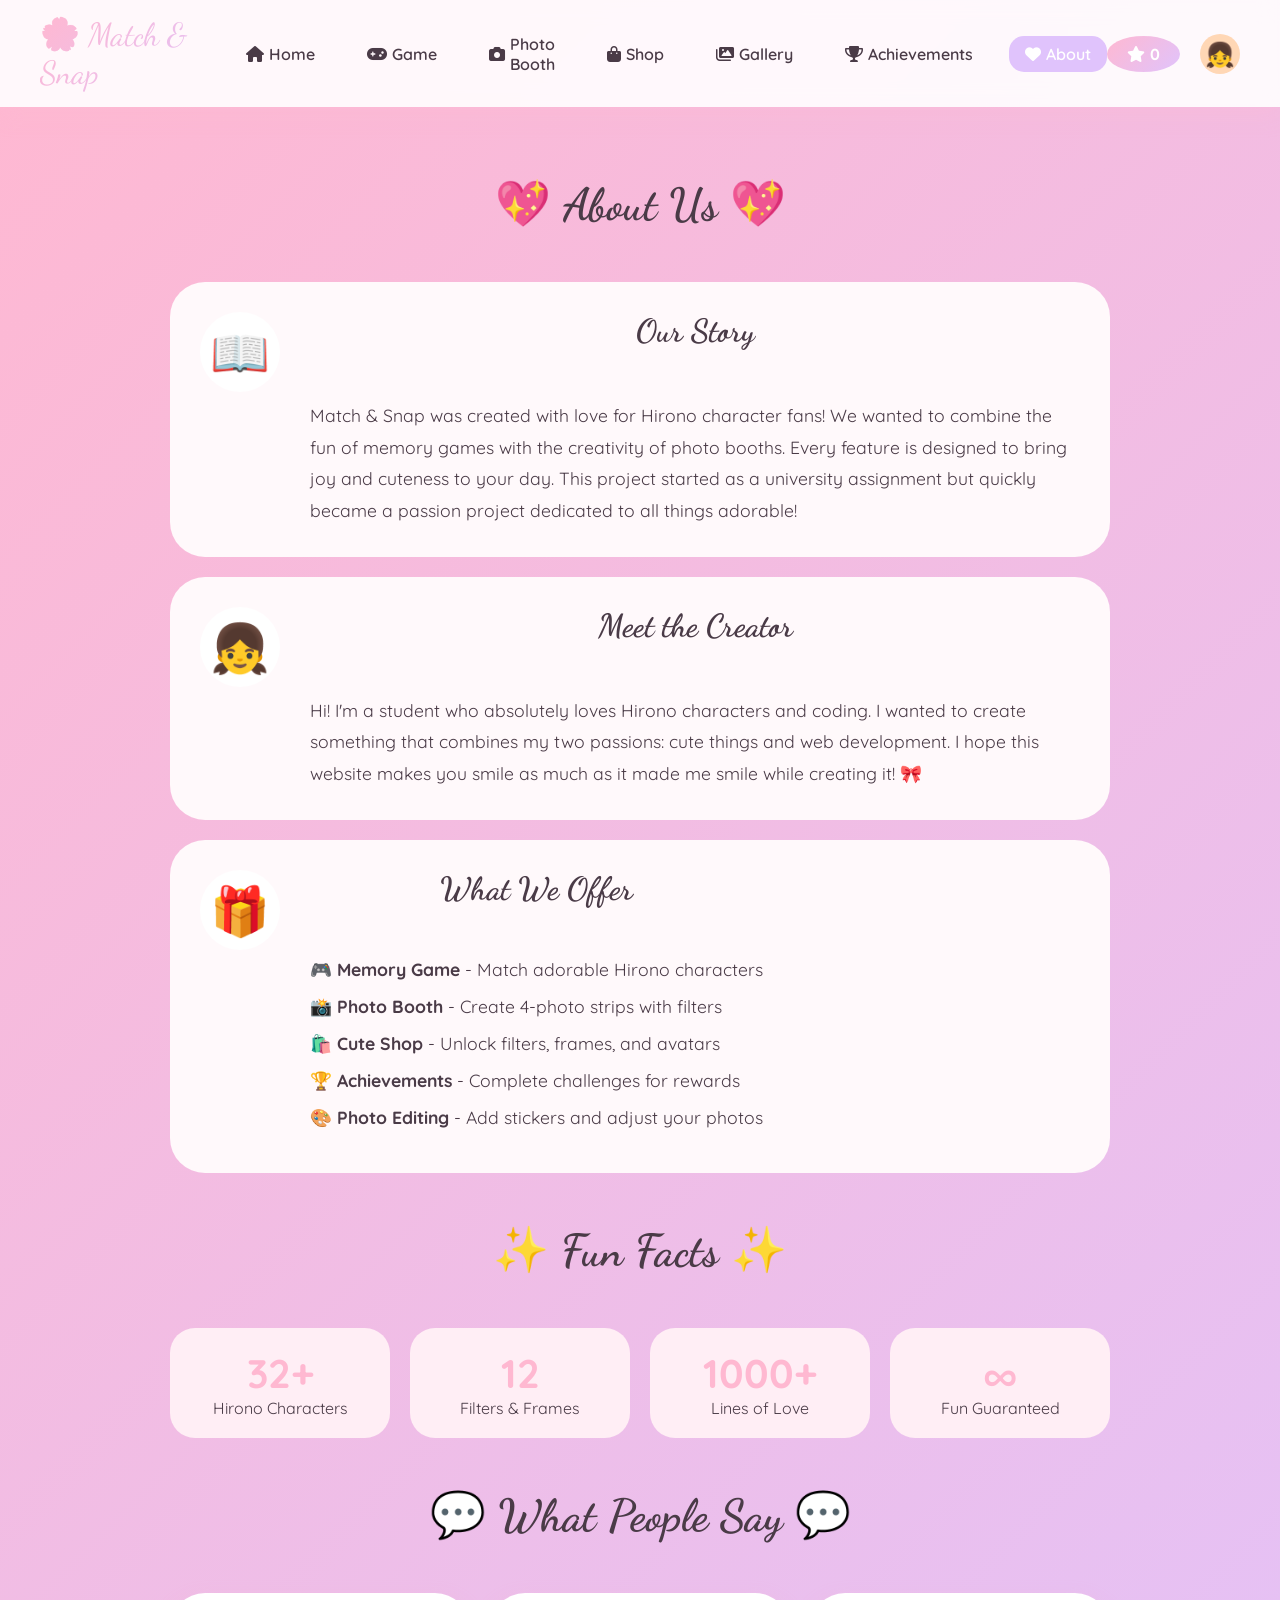
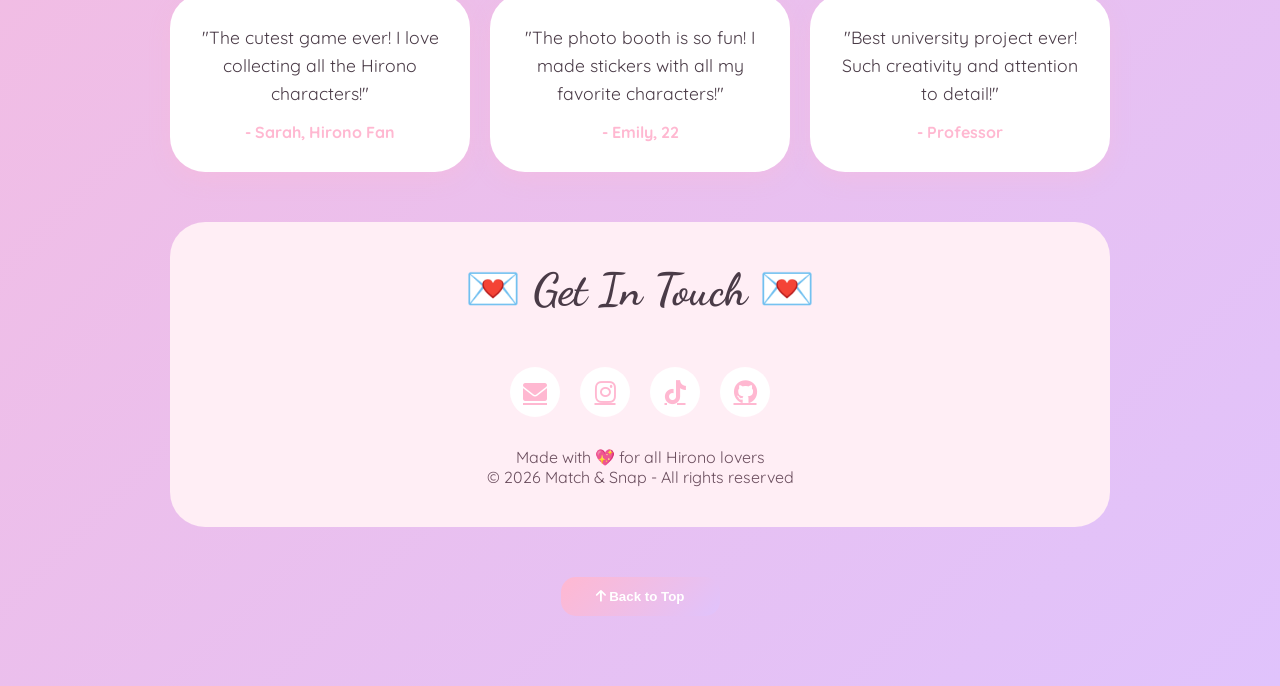
==== about.html @ 36c67d0c "Add files via upload" ====
<!DOCTYPE html>
<html lang="en">
<head>
    <meta charset="UTF-8">
    <meta name="viewport" content="width=device-width, initial-scale=1.0">
    <title>🌸 Match & Snap - About Us</title>
    
    <!-- Fonts -->
    <link href="https://fonts.googleapis.com/css2?family=Quicksand:wght@400;600;700&family=Dancing+Script:wght@700&display=swap" rel="stylesheet">
    
    <!-- Font Awesome -->
    <link rel="stylesheet" href="https://cdnjs.cloudflare.com/ajax/libs/font-awesome/6.0.0/css/all.min.css">
    
    <!-- Main CSS -->
    <link rel="stylesheet" href="css/style.css">
</head>
<body>
    <!-- Navigation Bar -->
    <nav class="navbar">
        <div class="logo">
            <span class="logo-text">🌸 Match & Snap</span>
        </div>
        
        <div class="nav-links">
            <a href="index.html" class="nav-link"><i class="fas fa-home"></i> Home</a>
            <a href="game.html" class="nav-link"><i class="fas fa-gamepad"></i> Game</a>
            <a href="photobooth.html" class="nav-link"><i class="fas fa-camera"></i> Photo Booth</a>
            <a href="shop.html" class="nav-link"><i class="fas fa-shopping-bag"></i> Shop</a>
            <a href="gallery.html" class="nav-link"><i class="fas fa-images"></i> Gallery</a>
            <a href="achievements.html" class="nav-link"><i class="fas fa-trophy"></i> Achievements</a>
            <a href="about.html" class="nav-link active"><i class="fas fa-heart"></i> About</a>
        </div>
        
        <div class="user-section">
            <div class="coin-display">
                <i class="fas fa-star"></i>
                <span id="coin-counter">0</span>
            </div>
            <div class="avatar" id="avatar-display">
                👧
            </div>
        </div>
    </nav>

    <!-- About Container -->
    <div class="about-container">
        <h1 class="section-title">💖 About Us 💖</h1>
        
        <!-- Our Story -->
        <div class="about-card">
            <div class="about-icon">📖</div>
            <div>
                <h2 class="section-title" style="font-size: 2em;">Our Story</h2>
                <p style="font-size: 1.1em; line-height: 1.8;">Match & Snap was created with love for Hirono character fans! We wanted to combine the fun of memory games with the creativity of photo booths. Every feature is designed to bring joy and cuteness to your day. This project started as a university assignment but quickly became a passion project dedicated to all things adorable!</p>
            </div>
        </div>

        <!-- Meet the Creator -->
        <div class="about-card">
            <div class="about-icon">👧</div>
            <div>
                <h2 class="section-title" style="font-size: 2em;">Meet the Creator</h2>
                <p style="font-size: 1.1em; line-height: 1.8;">Hi! I'm a student who absolutely loves Hirono characters and coding. I wanted to create something that combines my two passions: cute things and web development. I hope this website makes you smile as much as it made me smile while creating it! 🎀</p>
            </div>
        </div>

        <!-- What We Offer -->
        <div class="about-card">
            <div class="about-icon">🎁</div>
            <div>
                <h2 class="section-title" style="font-size: 2em;">What We Offer</h2>
                <ul style="list-style: none; padding: 0;">
                    <li style="margin: 15px 0; font-size: 1.1em;">🎮 <strong>Memory Game</strong> - Match adorable Hirono characters</li>
                    <li style="margin: 15px 0; font-size: 1.1em;">📸 <strong>Photo Booth</strong> - Create 4-photo strips with filters</li>
                    <li style="margin: 15px 0; font-size: 1.1em;">🛍️ <strong>Cute Shop</strong> - Unlock filters, frames, and avatars</li>
                    <li style="margin: 15px 0; font-size: 1.1em;">🏆 <strong>Achievements</strong> - Complete challenges for rewards</li>
                    <li style="margin: 15px 0; font-size: 1.1em;">🎨 <strong>Photo Editing</strong> - Add stickers and adjust your photos</li>
                </ul>
            </div>
        </div>

        <!-- Fun Facts -->
        <div style="margin: 50px 0;">
            <h2 class="section-title">✨ Fun Facts ✨</h2>
            <div class="facts-grid">
                <div class="fact-item">
                    <span class="fact-number">32+</span>
                    <span>Hirono Characters</span>
                </div>
                <div class="fact-item">
                    <span class="fact-number">12</span>
                    <span>Filters & Frames</span>
                </div>
                <div class="fact-item">
                    <span class="fact-number">1000+</span>
                    <span>Lines of Love</span>
                </div>
                <div class="fact-item">
                    <span class="fact-number">∞</span>
                    <span>Fun Guaranteed</span>
                </div>
            </div>
        </div>

        <!-- Testimonials -->
        <div style="margin: 50px 0;">
            <h2 class="section-title">💬 What People Say 💬</h2>
            <div style="display: grid; grid-template-columns: repeat(3, 1fr); gap: 20px;">
                <div class="feature-card">
                    <p style="font-size: 1.1em; line-height: 1.6;">"The cutest game ever! I love collecting all the Hirono characters!"</p>
                    <p style="color: var(--primary-pink); font-weight: bold; margin-top: 15px;">- Sarah, Hirono Fan</p>
                </div>
                <div class="feature-card">
                    <p style="font-size: 1.1em; line-height: 1.6;">"The photo booth is so fun! I made stickers with all my favorite characters!"</p>
                    <p style="color: var(--primary-pink); font-weight: bold; margin-top: 15px;">- Emily, 22</p>
                </div>
                <div class="feature-card">
                    <p style="font-size: 1.1em; line-height: 1.6;">"Best university project ever! Such creativity and attention to detail!"</p>
                    <p style="color: var(--primary-pink); font-weight: bold; margin-top: 15px;">- Professor</p>
                </div>
            </div>
        </div>

        <!-- Contact Section -->
        <div style="text-align: center; padding: 40px; background: var(--bg-soft); border-radius: var(--border-radius-large); margin: 50px 0;">
            <h2 class="section-title">💌 Get In Touch 💌</h2>
            <div style="display: flex; gap: 20px; justify-content: center; margin: 30px 0;">
                <a href="#" style="width: 50px; height: 50px; background: white; border-radius: 50%; display: flex; align-items: center; justify-content: center; color: var(--primary-pink); font-size: 1.5em; transition: all 0.3s ease;">
                    <i class="fas fa-envelope"></i>
                </a>
                <a href="#" style="width: 50px; height: 50px; background: white; border-radius: 50%; display: flex; align-items: center; justify-content: center; color: var(--primary-pink); font-size: 1.5em; transition: all 0.3s ease;">
                    <i class="fab fa-instagram"></i>
                </a>
                <a href="#" style="width: 50px; height: 50px; background: white; border-radius: 50%; display: flex; align-items: center; justify-content: center; color: var(--primary-pink); font-size: 1.5em; transition: all 0.3s ease;">
                    <i class="fab fa-tiktok"></i>
                </a>
                <a href="#" style="width: 50px; height: 50px; background: white; border-radius: 50%; display: flex; align-items: center; justify-content: center; color: var(--primary-pink); font-size: 1.5em; transition: all 0.3s ease;">
                    <i class="fab fa-github"></i>
                </a>
            </div>
            <p style="color: var(--text-soft);">Made with 💖 for all Hirono lovers</p>
            <p style="color: var(--text-soft);">© 2026 Match & Snap - All rights reserved</p>
        </div>

        <!-- Back to Top -->
        <div style="text-align: center;">
            <button class="btn btn-primary" onclick="window.scrollTo({top: 0, behavior: 'smooth'})">
                <i class="fas fa-arrow-up"></i> Back to Top
            </button>
        </div>
    </div>

    <!-- Toast Container -->
    <div class="toast-container" id="toast-container"></div>

    <!-- Scripts -->
    <script src="js/main.js"></script>
</body>
</html>
---- css/style.css ----
/* ========== CSS VARIABLES - Girly Hirono Edition ========== */
:root {
    --primary-pink: #ffb8d1;
    --primary-lavender: #e0c3fc;
    --primary-mint: #b4f0e7;
    --primary-peach: #ffd7b5;
    --accent-gold: #ffd966;
    --accent-rose: #f9bec7;
    --text-dark: #4a3b47;
    --text-soft: #6b4e5e;
    --bg-light: #fff9fb;
    --bg-soft: #ffeef5;
    --bg-gradient: linear-gradient(135deg, #ffb8d1, #e0c3fc);
    --shadow-soft: 0 8px 20px rgba(255, 184, 209, 0.3);
    --shadow-medium: 0 12px 30px rgba(224, 195, 252, 0.4);
    --border-radius-small: 15px;
    --border-radius-medium: 25px;
    --border-radius-large: 35px;
    --border-radius-circle: 50%;
}

/* Dark Theme */
[data-theme="dark"] {
    --primary-pink: #b38096;
    --primary-lavender: #9b89b5;
    --primary-mint: #7fa8a0;
    --primary-peach: #b3927a;
    --text-dark: #f0e0e8;
    --text-soft: #d4c0cb;
    --bg-light: #2a2328;
    --bg-soft: #3a2f36;
    --bg-gradient: linear-gradient(135deg, #4a3b47, #2a2328);
}

/* ========== RESET & BASE ========== */
* {
    margin: 0;
    padding: 0;
    box-sizing: border-box;
}

body {
    font-family: 'Quicksand', 'Poppins', sans-serif;
    background: var(--bg-gradient);
    min-height: 100vh;
    color: var(--text-dark);
    transition: all 0.3s ease;
}

/* ========== NAVIGATION BAR ========== */
.navbar {
    background: rgba(255, 255, 255, 0.9);
    backdrop-filter: blur(10px);
    padding: 15px 40px;
    display: flex;
    justify-content: space-between;
    align-items: center;
    box-shadow: var(--shadow-soft);
    position: sticky;
    top: 0;
    z-index: 1000;
}

.logo {
    display: flex;
    align-items: center;
    gap: 10px;
}

.logo-text {
    font-family: 'Dancing Script', cursive;
    font-size: 2em;
    background: linear-gradient(135deg, var(--primary-pink), var(--primary-lavender));
    -webkit-background-clip: text;
    -webkit-text-fill-color: transparent;
}

.nav-links {
    display: flex;
    gap: 20px;
    align-items: center;
}

.nav-link {
    text-decoration: none;
    color: var(--text-dark);
    font-weight: 600;
    padding: 8px 16px;
    border-radius: var(--border-radius-small);
    transition: all 0.3s ease;
    display: flex;
    align-items: center;
    gap: 5px;
}

.nav-link:hover {
    background: var(--primary-pink);
    color: white;
    transform: translateY(-2px);
}

.nav-link.active {
    background: var(--primary-lavender);
    color: white;
}

.user-section {
    display: flex;
    align-items: center;
    gap: 20px;
}

.coin-display {
    background: linear-gradient(135deg, var(--primary-pink), var(--primary-lavender));
    padding: 8px 20px;
    border-radius: var(--border-radius-circle);
    color: white;
    font-weight: bold;
    display: flex;
    align-items: center;
    gap: 5px;
}

.avatar {
    width: 40px;
    height: 40px;
    background: var(--primary-peach);
    border-radius: var(--border-radius-circle);
    display: flex;
    align-items: center;
    justify-content: center;
    font-size: 1.5em;
    cursor: pointer;
}

/* ========== HERO SECTION ========== */
.hero {
    min-height: 80vh;
    display: flex;
    align-items: center;
    justify-content: space-between;
    padding: 50px;
    background: var(--bg-light);
    position: relative;
    overflow: hidden;
}

.hero-content {
    flex: 1;
    padding: 50px;
}

.hero-title {
    font-family: 'Dancing Script', cursive;
    font-size: 4em;
    margin-bottom: 20px;
    animation: fadeInUp 1s ease;
}

.hero-subtitle {
    font-size: 1.3em;
    color: var(--text-soft);
    margin-bottom: 40px;
    animation: fadeInUp 1s ease 0.2s both;
}

.hero-buttons {
    display: flex;
    gap: 20px;
    animation: fadeInUp 1s ease 0.4s both;
}

.hero-images {
    flex: 1;
    position: relative;
    height: 500px;
}

.floating-character {
    position: absolute;
    width: 120px;
    height: 120px;
    border-radius: var(--border-radius-medium);
    object-fit: cover;
    box-shadow: var(--shadow-soft);
    animation: float 4s ease-in-out infinite;
}

.character-1 { top: 20%; left: 10%; animation-delay: 0s; }
.character-2 { top: 40%; right: 20%; animation-delay: 0.5s; }
.character-3 { bottom: 20%; left: 30%; animation-delay: 1s; }
.character-4 { top: 10%; right: 30%; animation-delay: 1.5s; }
.character-5 { bottom: 30%; right: 10%; animation-delay: 2s; }
.character-6 { top: 50%; left: 5%; animation-delay: 2.5s; }

/* ========== BUTTONS ========== */
.btn {
    padding: 12px 35px;
    border: none;
    border-radius: var(--border-radius-small);
    font-weight: 600;
    cursor: pointer;
    transition: all 0.3s ease;
    text-decoration: none;
    display: inline-block;
}

.btn-primary {
    background: linear-gradient(135deg, var(--primary-pink), var(--primary-lavender));
    color: white;
}

.btn-primary:hover {
    transform: translateY(-3px);
    box-shadow: var(--shadow-medium);
}

.btn-secondary {
    background: white;
    color: var(--primary-pink);
    border: 2px solid var(--primary-pink);
}

.btn-secondary:hover {
    background: var(--primary-pink);
    color: white;
}

/* ========== FEATURES SECTION ========== */
.features {
    padding: 80px 50px;
    background: var(--bg-soft);
}

.section-title {
    text-align: center;
    font-family: 'Dancing Script', cursive;
    font-size: 2.8em;
    margin-bottom: 50px;
    color: var(--text-dark);
}

.features-grid {
    display: grid;
    grid-template-columns: repeat(4, 1fr);
    gap: 30px;
    max-width: 1200px;
    margin: 0 auto;
}

.feature-card {
    background: white;
    padding: 30px;
    border-radius: var(--border-radius-large);
    text-align: center;
    transition: all 0.3s ease;
    box-shadow: var(--shadow-soft);
}

.feature-card:hover {
    transform: translateY(-10px);
    box-shadow: var(--shadow-medium);
}

.feature-icon {
    font-size: 3em;
    margin-bottom: 20px;
}

/* ========== GAME BOARD ========== */
.game-container {
    max-width: 800px;
    margin: 40px auto;
    padding: 30px;
    background: var(--bg-light);
    border-radius: var(--border-radius-large);
    box-shadow: var(--shadow-medium);
}

.game-header {
    text-align: center;
    margin-bottom: 30px;
}

.game-stats {
    display: flex;
    justify-content: center;
    gap: 40px;
    margin: 20px 0;
}

.stat-box {
    background: white;
    padding: 15px 30px;
    border-radius: var(--border-radius-small);
    box-shadow: var(--shadow-soft);
}

.game-board {
    display: grid;
    gap: 10px;
    padding: 20px;
    background: var(--bg-soft);
    border-radius: var(--border-radius-medium);
    margin: 20px 0;
}

.game-board.easy { grid-template-columns: repeat(4, 1fr); }
.game-board.medium { grid-template-columns: repeat(4, 1fr); }
.game-board.hard { grid-template-columns: repeat(6, 1fr); }

.card {
    aspect-ratio: 1;
    position: relative;
    cursor: pointer;
    transform-style: preserve-3d;
    transition: transform 0.6s cubic-bezier(0.4, 0, 0.2, 1);
    width: 100px;
    height: 100px;
    margin: 0 auto;
}

.card.flipped {
    transform: rotateY(180deg);
}

.card-front, .card-back {
    position: absolute;
    width: 100%;
    height: 100%;
    backface-visibility: hidden;
    border-radius: var(--border-radius-medium);
    display: flex;
    align-items: center;
    justify-content: center;
    box-shadow: var(--shadow-soft);
    overflow: hidden;
}

.card-front {
    background: white;
    transform: rotateY(180deg);
}

.card-front img {
    width: 100%;
    height: 100%;
    object-fit: cover;
}

.card-back {
    background: linear-gradient(135deg, var(--primary-pink), var(--primary-lavender));
    transform: rotateY(0);
    font-size: 2em;
    color: white;
}

.card-back::after {
    content: '?';
    font-size: 2em;
    font-weight: bold;
}

/* ========== PHOTO BOOTH ========== */
.photobooth-container {
    display: grid;
    grid-template-columns: 1fr 1fr;
    gap: 30px;
    max-width: 1200px;
    margin: 40px auto;
    padding: 30px;
}

.camera-section {
    background: var(--bg-light);
    padding: 25px;
    border-radius: var(--border-radius-large);
}

.video-container {
    position: relative;
    border-radius: var(--border-radius-medium);
    overflow: hidden;
    aspect-ratio: 4/3;
    background: #333;
}

#video {
    width: 100%;
    height: 100%;
    object-fit: cover;
}

.photo-strip {
    background: linear-gradient(145deg, #fff0f5, #ffe4e1);
    padding: 20px;
    border-radius: var(--border-radius-medium);
    margin-top: 20px;
}

.strip-slot {
    width: 100%;
    height: 80px;
    background: white;
    margin: 5px 0;
    border-radius: var(--border-radius-small);
    background-size: cover;
    background-position: center;
}

/* ========== SHOP ========== */
.shop-container {
    max-width: 1200px;
    margin: 40px auto;
    padding: 30px;
}

.shop-category {
    margin-bottom: 40px;
}

.shop-grid {
    display: grid;
    grid-template-columns: repeat(auto-fill, minmax(200px, 1fr));
    gap: 20px;
    margin-top: 20px;
}

.shop-item {
    background: white;
    padding: 20px;
    border-radius: var(--border-radius-medium);
    text-align: center;
    cursor: pointer;
    transition: all 0.3s ease;
    border: 2px solid transparent;
}

.shop-item:hover {
    transform: translateY(-5px);
    border-color: var(--primary-pink);
    box-shadow: var(--shadow-medium);
}

.shop-item.unlocked {
    background: linear-gradient(135deg, #a8e6cf, #d4edda);
}

/* ========== GALLERY ========== */
.gallery-container {
    max-width: 1200px;
    margin: 40px auto;
    padding: 30px;
}

.gallery-grid {
    display: grid;
    grid-template-columns: repeat(auto-fill, minmax(250px, 1fr));
    gap: 30px;
}

.gallery-item {
    background: white;
    padding: 15px;
    border-radius: var(--border-radius-medium);
    box-shadow: var(--shadow-soft);
    transition: all 0.3s ease;
    cursor: pointer;
}

.gallery-item:hover {
    transform: scale(1.05) rotate(2deg);
    box-shadow: var(--shadow-medium);
}

.gallery-item img {
    width: 100%;
    border-radius: var(--border-radius-small);
}

/* ========== ABOUT PAGE ========== */
.about-container {
    max-width: 1000px;
    margin: 40px auto;
    padding: 30px;
}

.about-card {
    display: flex;
    gap: 30px;
    padding: 30px;
    background: var(--bg-light);
    border-radius: var(--border-radius-large);
    margin-bottom: 20px;
    transition: all 0.3s ease;
}

.about-card:hover {
    transform: translateX(10px);
    box-shadow: var(--shadow-medium);
}

.about-icon {
    font-size: 3em;
    min-width: 80px;
    height: 80px;
    background: white;
    border-radius: var(--border-radius-circle);
    display: flex;
    align-items: center;
    justify-content: center;
}

.facts-grid {
    display: grid;
    grid-template-columns: repeat(4, 1fr);
    gap: 20px;
    margin: 40px 0;
}

.fact-item {
    text-align: center;
    padding: 20px;
    background: var(--bg-soft);
    border-radius: var(--border-radius-medium);
}

.fact-number {
    font-size: 2.5em;
    font-weight: bold;
    color: var(--primary-pink);
    display: block;
}

/* ========== TOAST NOTIFICATION ========== */
.toast-container {
    position: fixed;
    bottom: 30px;
    right: 30px;
    z-index: 9999;
}

.toast {
    background: white;
    padding: 15px 25px;
    border-radius: var(--border-radius-small);
    margin-top: 10px;
    box-shadow: var(--shadow-medium);
    transform: translateX(400px);
    transition: transform 0.3s ease;
    border-left: 5px solid var(--primary-pink);
}

.toast.show {
    transform: translateX(0);
}

/* ========== ANIMATIONS ========== */
@keyframes float {
    0%, 100% { transform: translateY(0) rotate(0deg); }
    50% { transform: translateY(-20px) rotate(5deg); }
}

@keyframes fadeInUp {
    from {
        opacity: 0;
        transform: translateY(30px);
    }
    to {
        opacity: 1;
        transform: translateY(0);
    }
}

/* ========== RESPONSIVE ========== */
@media (max-width: 1024px) {
    .features-grid { grid-template-columns: repeat(2, 1fr); }
    .photobooth-container { grid-template-columns: 1fr; }
    .facts-grid { grid-template-columns: repeat(2, 1fr); }
}

@media (max-width: 768px) {
    .navbar { flex-direction: column; gap: 15px; }
    .nav-links { flex-wrap: wrap; justify-content: center; }
    .hero { flex-direction: column; text-align: center; }
    .features-grid { grid-template-columns: 1fr; }
    .game-board.hard { grid-template-columns: repeat(3, 1fr); }
    .card { width: 80px; height: 80px; }
}

@media (max-width: 480px) {
    .game-board { grid-template-columns: repeat(2, 1fr) !important; }
    .card { width: 70px; height: 70px; }
}
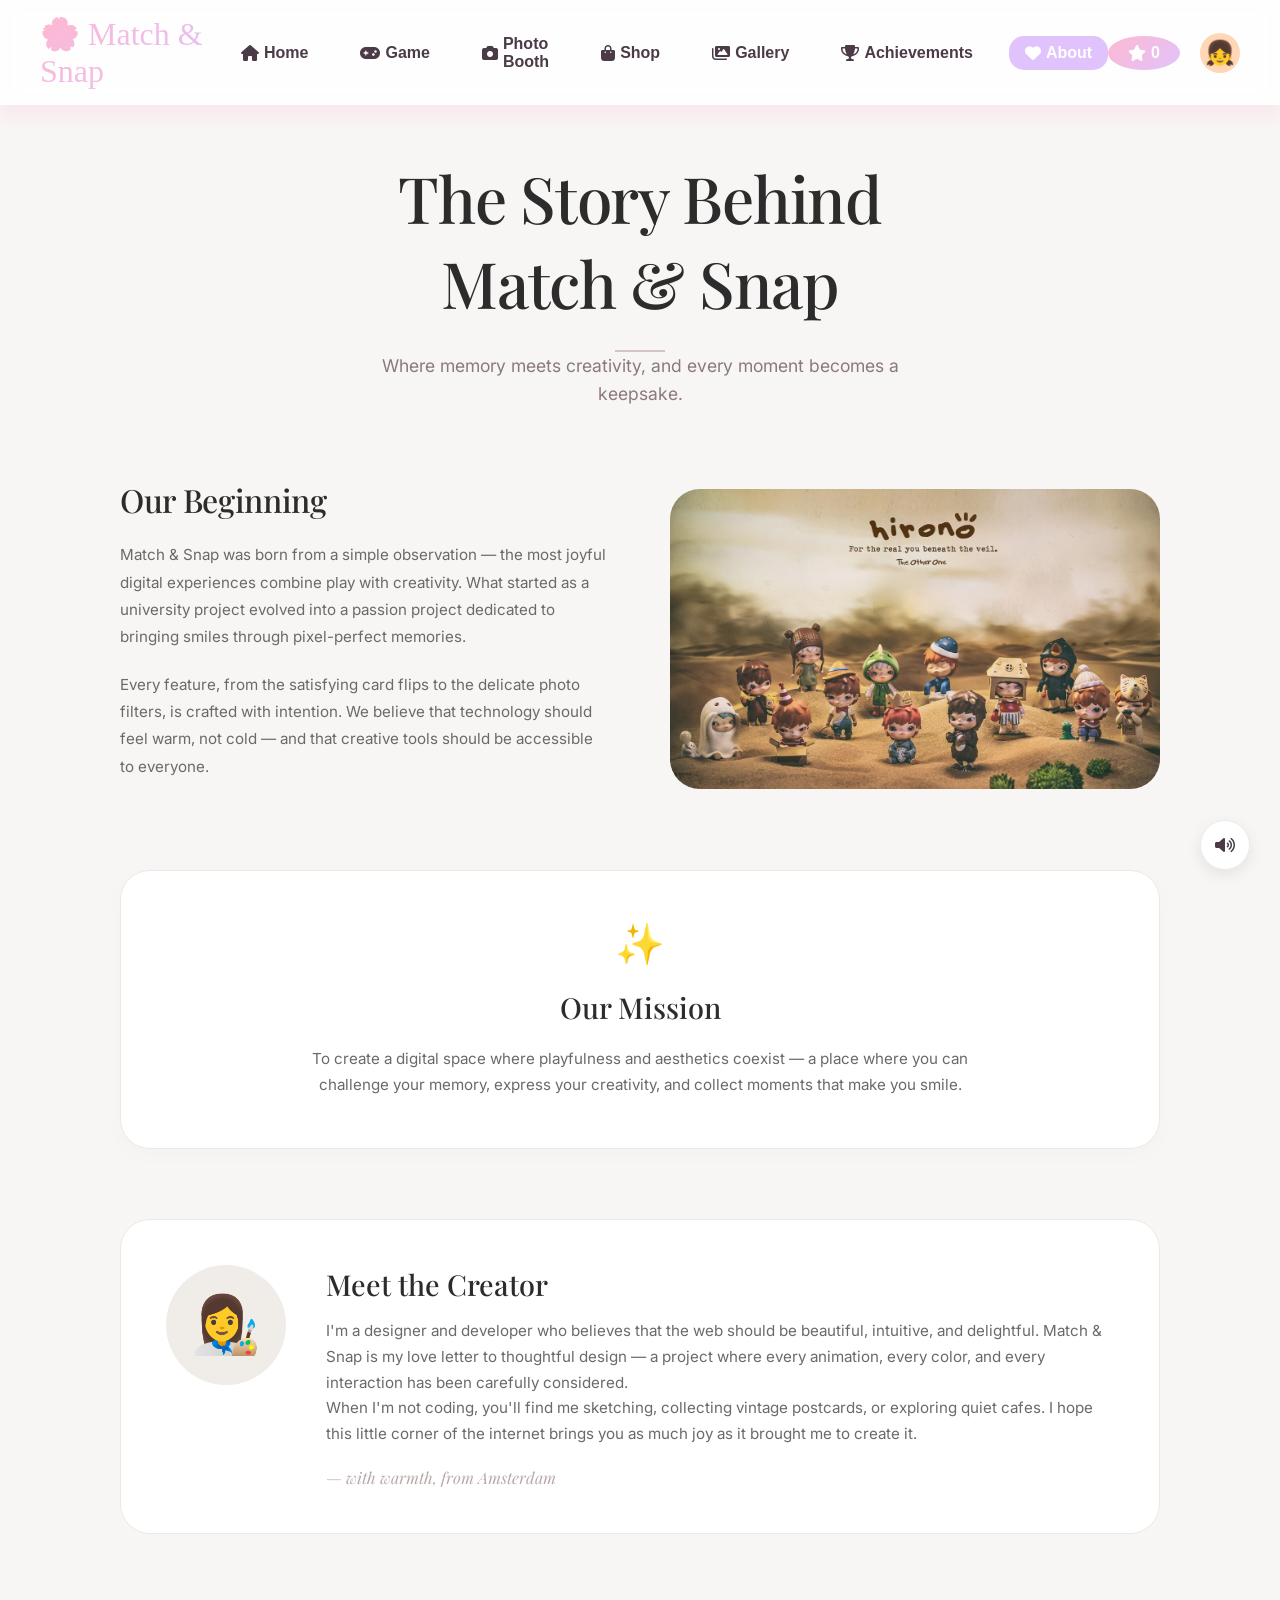
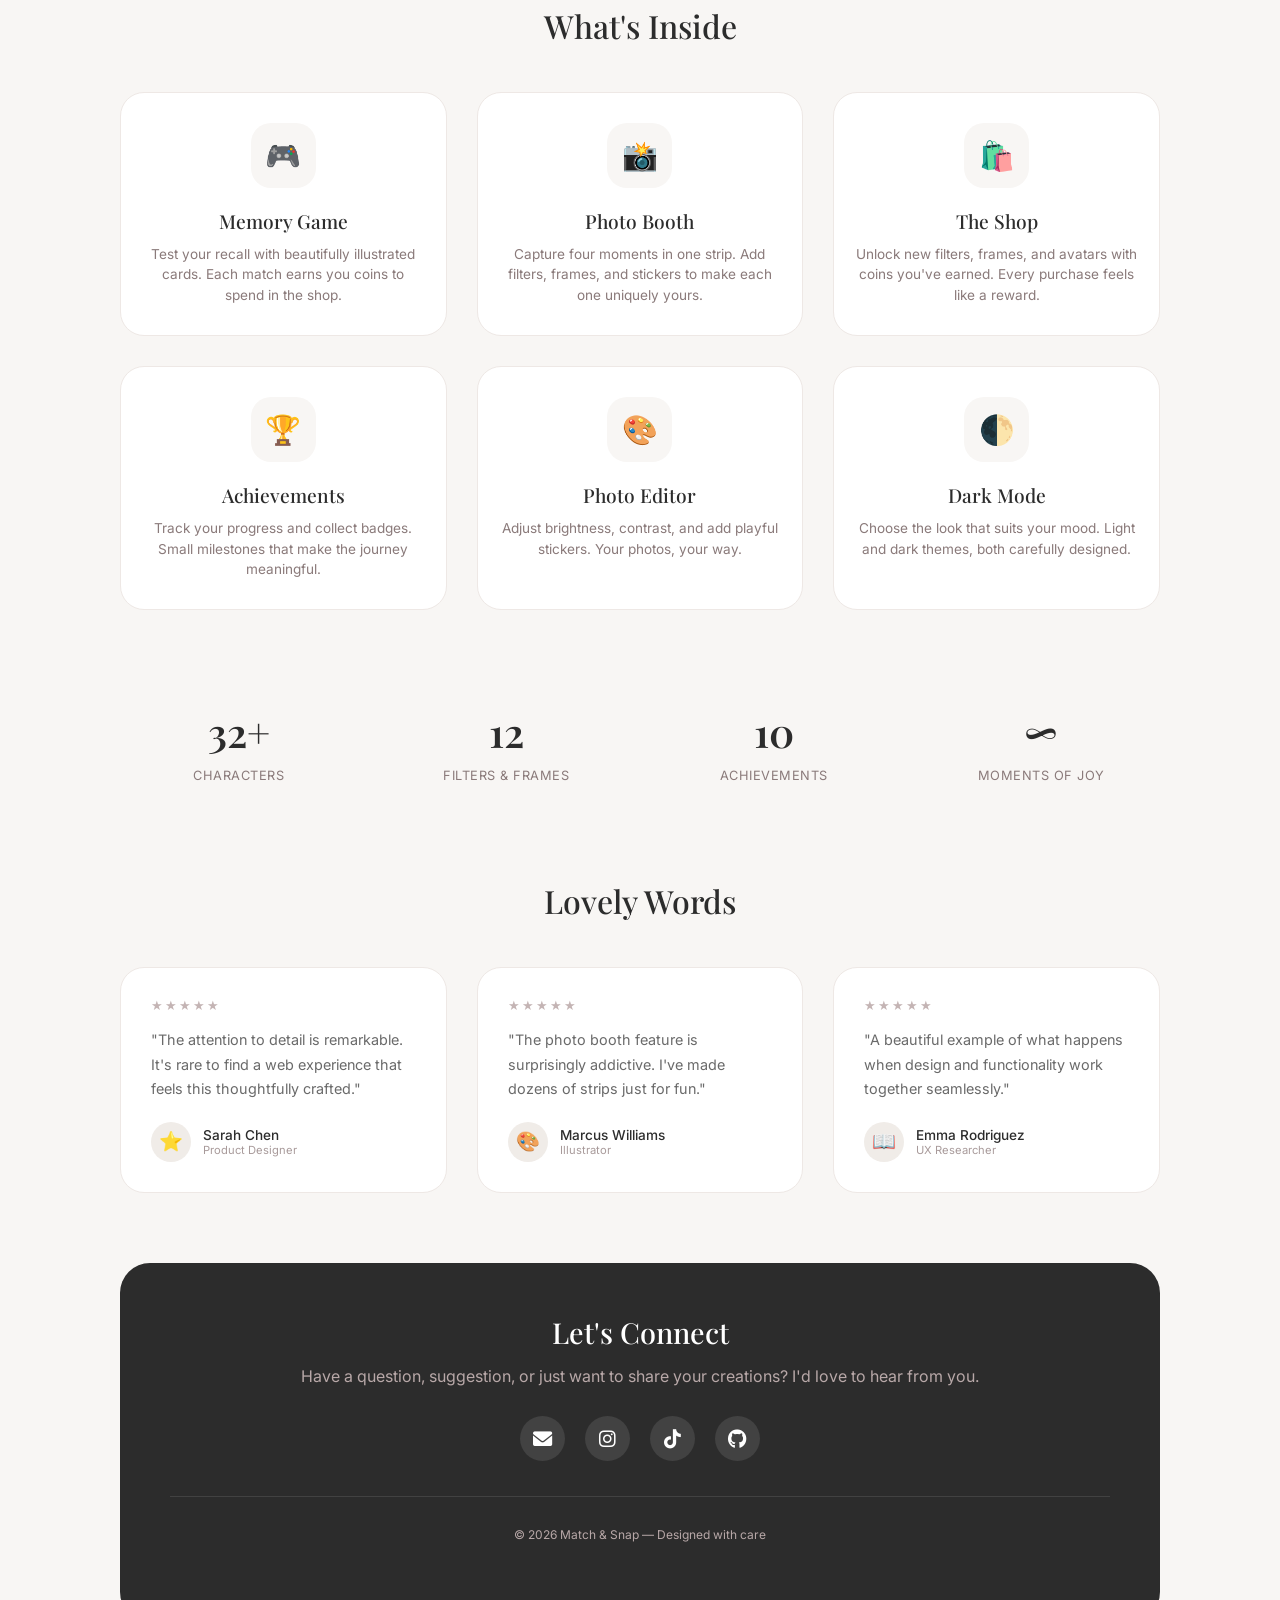
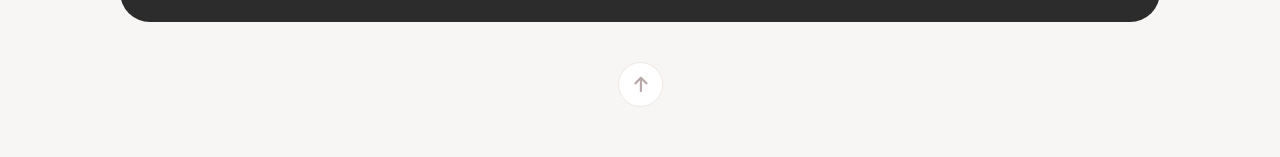
==== commit 01956cef: "Add files via upload" ====
--- a/about.html
+++ b/about.html
@@ -3,18 +3,531 @@
 <head>
     <meta charset="UTF-8">
     <meta name="viewport" content="width=device-width, initial-scale=1.0">
-    <title>🌸 Match & Snap - About Us</title>
+    <title>🌸 Match & Snap - About</title>
     
     <!-- Fonts -->
-    <link href="https://fonts.googleapis.com/css2?family=Quicksand:wght@400;600;700&family=Dancing+Script:wght@700&display=swap" rel="stylesheet">
+    <link href="https://fonts.googleapis.com/css2?family=Inter:wght@300;400;500;600;700&family=Playfair+Display:wght@400;500;600;700&display=swap" rel="stylesheet">
     
     <!-- Font Awesome -->
     <link rel="stylesheet" href="https://cdnjs.cloudflare.com/ajax/libs/font-awesome/6.0.0/css/all.min.css">
     
     <!-- Main CSS -->
     <link rel="stylesheet" href="css/style.css">
+    
+    <style>
+        /* About Page - Chic Minimalist */
+        .about-page {
+            background: #f8f6f4;
+            min-height: 100vh;
+        }
+        
+        .about-container {
+            max-width: 1100px;
+            margin: 0 auto;
+            padding: 50px 30px;
+        }
+        
+        /* Hero Section */
+        .about-hero {
+            text-align: center;
+            margin-bottom: 70px;
+        }
+        
+        .about-hero h1 {
+            font-family: 'Playfair Display', serif;
+            font-size: 4em;
+            font-weight: 500;
+            color: #2c2c2c;
+            letter-spacing: -0.02em;
+            margin-bottom: 20px;
+        }
+        
+        .about-hero .subtitle {
+            font-family: 'Inter', sans-serif;
+            color: #8a7a7a;
+            font-size: 1.1em;
+            max-width: 600px;
+            margin: 0 auto;
+            line-height: 1.6;
+        }
+        
+        .hero-divider {
+            width: 50px;
+            height: 2px;
+            background: #d4c4c4;
+            margin: 25px auto 0;
+        }
+        
+        /* Story Section */
+        .story-section {
+            display: grid;
+            grid-template-columns: 1fr 1fr;
+            gap: 60px;
+            margin-bottom: 70px;
+            align-items: center;
+        }
+        
+        .story-content h2 {
+            font-family: 'Playfair Display', serif;
+            font-size: 2em;
+            font-weight: 500;
+            color: #2c2c2c;
+            margin-bottom: 20px;
+            letter-spacing: -0.01em;
+        }
+        
+        .story-content p {
+            font-family: 'Inter', sans-serif;
+            color: #6a6a6a;
+            line-height: 1.8;
+            margin-bottom: 20px;
+            font-size: 0.95em;
+        }
+        
+        .story-image {
+            background: #f0ece8;
+            border-radius: 30px;
+            height: 350px;
+            display: flex;
+            align-items: center;
+            justify-content: center;
+            font-size: 5em;
+            position: relative;
+            overflow: hidden;
+        }
+        
+        .story-image::before {
+            content: '';
+            position: absolute;
+            width: 150%;
+            height: 150%;
+            background: radial-gradient(circle, rgba(212,196,196,0.1) 0%, transparent 70%);
+        }
+        
+        /* Mission Section */
+        .mission-section {
+            background: white;
+            border-radius: 30px;
+            padding: 50px;
+            margin-bottom: 70px;
+            text-align: center;
+            box-shadow: 0 5px 25px rgba(0, 0, 0, 0.02);
+            border: 1px solid #eee8e5;
+        }
+        
+        .mission-icon {
+            font-size: 2.5em;
+            margin-bottom: 20px;
+        }
+        
+        .mission-section h2 {
+            font-family: 'Playfair Display', serif;
+            font-size: 1.8em;
+            font-weight: 500;
+            color: #2c2c2c;
+            margin-bottom: 20px;
+        }
+        
+        .mission-section p {
+            font-family: 'Inter', sans-serif;
+            color: #6a6a6a;
+            line-height: 1.7;
+            max-width: 700px;
+            margin: 0 auto;
+            font-size: 0.95em;
+        }
+        
+        /* Creator Card */
+        .creator-card {
+            display: flex;
+            gap: 40px;
+            background: white;
+            border-radius: 30px;
+            padding: 45px;
+            margin-bottom: 70px;
+            border: 1px solid #eee8e5;
+            transition: all 0.3s ease;
+        }
+        
+        .creator-card:hover {
+            box-shadow: 0 10px 35px rgba(0, 0, 0, 0.05);
+        }
+        
+        .creator-avatar {
+            width: 120px;
+            height: 120px;
+            background: #f0ece8;
+            border-radius: 50%;
+            display: flex;
+            align-items: center;
+            justify-content: center;
+            font-size: 3.5em;
+            flex-shrink: 0;
+        }
+        
+        .creator-info h2 {
+            font-family: 'Playfair Display', serif;
+            font-size: 1.8em;
+            font-weight: 500;
+            color: #2c2c2c;
+            margin-bottom: 15px;
+        }
+        
+        .creator-info p {
+            font-family: 'Inter', sans-serif;
+            color: #6a6a6a;
+            line-height: 1.7;
+            font-size: 0.95em;
+        }
+        
+        .creator-signature {
+            margin-top: 20px;
+            font-family: 'Playfair Display', serif;
+            font-style: italic;
+            color: #b8a8a8;
+        }
+        
+        /* Features Grid */
+        .features-section {
+            margin-bottom: 70px;
+        }
+        
+        .features-section h2 {
+            font-family: 'Playfair Display', serif;
+            font-size: 2em;
+            font-weight: 500;
+            color: #2c2c2c;
+            text-align: center;
+            margin-bottom: 45px;
+        }
+        
+        .features-grid {
+            display: grid;
+            grid-template-columns: repeat(3, 1fr);
+            gap: 30px;
+        }
+        
+        .feature-item {
+            text-align: center;
+            padding: 30px 20px;
+            background: white;
+            border-radius: 24px;
+            border: 1px solid #eee8e5;
+            transition: all 0.3s ease;
+        }
+        
+        .feature-item:hover {
+            transform: translateY(-5px);
+            border-color: #d4c4c4;
+        }
+        
+        .feature-icon {
+            width: 65px;
+            height: 65px;
+            background: #f8f6f4;
+            border-radius: 20px;
+            display: flex;
+            align-items: center;
+            justify-content: center;
+            font-size: 1.8em;
+            margin: 0 auto 20px;
+        }
+        
+        .feature-item h3 {
+            font-family: 'Playfair Display', serif;
+            font-size: 1.2em;
+            font-weight: 500;
+            color: #2c2c2c;
+            margin-bottom: 10px;
+        }
+        
+        .feature-item p {
+            font-family: 'Inter', sans-serif;
+            color: #8a7a7a;
+            font-size: 0.85em;
+            line-height: 1.5;
+        }
+        
+        /* Stats Section */
+        .stats-section {
+            display: grid;
+            grid-template-columns: repeat(4, 1fr);
+            gap: 30px;
+            margin-bottom: 70px;
+            text-align: center;
+        }
+        
+        .stat-item {
+            padding: 25px;
+        }
+        
+        .stat-number {
+            font-family: 'Playfair Display', serif;
+            font-size: 2.5em;
+            font-weight: 600;
+            color: #2c2c2c;
+            display: block;
+            margin-bottom: 8px;
+        }
+        
+        .stat-label {
+            font-family: 'Inter', sans-serif;
+            color: #8a7a7a;
+            font-size: 0.8em;
+            letter-spacing: 0.5px;
+        }
+        
+        /* Testimonials */
+        .testimonials-section {
+            margin-bottom: 70px;
+        }
+        
+        .testimonials-section h2 {
+            font-family: 'Playfair Display', serif;
+            font-size: 2em;
+            font-weight: 500;
+            color: #2c2c2c;
+            text-align: center;
+            margin-bottom: 45px;
+        }
+        
+        .testimonials-grid {
+            display: grid;
+            grid-template-columns: repeat(3, 1fr);
+            gap: 30px;
+        }
+        
+        .testimonial-card {
+            background: white;
+            padding: 30px;
+            border-radius: 24px;
+            border: 1px solid #eee8e5;
+            transition: all 0.3s ease;
+        }
+        
+        .testimonial-card:hover {
+            transform: translateY(-3px);
+        }
+        
+        .testimonial-rating {
+            color: #c4b4b4;
+            font-size: 0.8em;
+            margin-bottom: 15px;
+            letter-spacing: 2px;
+        }
+        
+        .testimonial-text {
+            font-family: 'Inter', sans-serif;
+            color: #6a6a6a;
+            line-height: 1.7;
+            font-size: 0.9em;
+            margin-bottom: 20px;
+        }
+        
+        .testimonial-author {
+            display: flex;
+            align-items: center;
+            gap: 12px;
+        }
+        
+        .testimonial-avatar {
+            width: 40px;
+            height: 40px;
+            background: #f0ece8;
+            border-radius: 50%;
+            display: flex;
+            align-items: center;
+            justify-content: center;
+            font-size: 1.2em;
+        }
+        
+        .testimonial-name {
+            font-family: 'Inter', sans-serif;
+            font-weight: 500;
+            color: #2c2c2c;
+            font-size: 0.85em;
+        }
+        
+        .testimonial-title {
+            font-family: 'Inter', sans-serif;
+            color: #a89a9a;
+            font-size: 0.7em;
+        }
+        
+        /* Contact Section */
+        .contact-section {
+            background: #2c2c2c;
+            border-radius: 30px;
+            padding: 50px;
+            text-align: center;
+            margin-bottom: 40px;
+        }
+        
+        .contact-section h2 {
+            font-family: 'Playfair Display', serif;
+            font-size: 1.8em;
+            font-weight: 500;
+            color: white;
+            margin-bottom: 15px;
+        }
+        
+        .contact-section p {
+            font-family: 'Inter', sans-serif;
+            color: #b8a8a8;
+            margin-bottom: 30px;
+        }
+        
+        .social-links {
+            display: flex;
+            gap: 20px;
+            justify-content: center;
+            margin-bottom: 35px;
+        }
+        
+        .social-link {
+            width: 45px;
+            height: 45px;
+            background: rgba(255, 255, 255, 0.1);
+            border-radius: 50%;
+            display: flex;
+            align-items: center;
+            justify-content: center;
+            color: white;
+            font-size: 1.2em;
+            transition: all 0.3s ease;
+            text-decoration: none;
+        }
+        
+        .social-link:hover {
+            background: #c4b4b4;
+            transform: translateY(-3px);
+        }
+        
+        .copyright {
+            font-family: 'Inter', sans-serif;
+            color: #8a7a7a;
+            font-size: 0.75em;
+            margin-top: 30px;
+            padding-top: 30px;
+            border-top: 1px solid rgba(255, 255, 255, 0.1);
+        }
+        
+        /* Back to Top */
+        .back-to-top {
+            text-align: center;
+            margin-top: 30px;
+        }
+        
+        .back-to-top-btn {
+            width: 45px;
+            height: 45px;
+            background: white;
+            border: 1px solid #eee8e5;
+            border-radius: 50%;
+            display: inline-flex;
+            align-items: center;
+            justify-content: center;
+            cursor: pointer;
+            transition: all 0.3s ease;
+            color: #b8a8a8;
+            font-size: 1.1em;
+        }
+        
+        .back-to-top-btn:hover {
+            background: #2c2c2c;
+            color: white;
+            transform: translateY(-3px);
+        }
+        
+        /* Sound Toggle */
+        .sound-toggle {
+            position: fixed;
+            bottom: 30px;
+            right: 30px;
+            width: 50px;
+            height: 50px;
+            background: white;
+            border-radius: 50%;
+            display: flex;
+            align-items: center;
+            justify-content: center;
+            cursor: pointer;
+            box-shadow: 0 5px 15px rgba(0, 0, 0, 0.08);
+            transition: all 0.3s ease;
+            z-index: 100;
+            border: 1px solid #eee8e5;
+        }
+        
+        .sound-toggle:hover {
+            transform: scale(1.1);
+            background: #f8f6f4;
+        }
+        .story-image {
+    width: 100%;
+    height: 300px; /* adjust height as needed */
+    overflow: hidden;
+}
+
+.story-image img {
+    width: 100%;
+    height: 100%;
+    object-fit: cover;   /* fills div nicely */
+    display: block;
+}
+        /* Responsive */
+        @media (max-width: 900px) {
+            .story-section {
+                grid-template-columns: 1fr;
+                gap: 40px;
+            }
+            
+            .features-grid {
+                grid-template-columns: repeat(2, 1fr);
+            }
+            
+            .testimonials-grid {
+                grid-template-columns: repeat(2, 1fr);
+            }
+            
+            .stats-section {
+                grid-template-columns: repeat(2, 1fr);
+            }
+            
+            .creator-card {
+                flex-direction: column;
+                text-align: center;
+            }
+            
+            .creator-avatar {
+                margin: 0 auto;
+            }
+        }
+        
+        @media (max-width: 600px) {
+            .features-grid {
+                grid-template-columns: 1fr;
+            }
+            
+            .testimonials-grid {
+                grid-template-columns: 1fr;
+            }
+            
+            .stats-section {
+                grid-template-columns: 1fr;
+            }
+            
+            .about-hero h1 {
+                font-size: 2.8em;
+            }
+            
+            .mission-section,
+            .creator-card {
+                padding: 30px;
+            }
+        }
+    </style>
 </head>
-<body>
+<body class="about-page">
     <!-- Navigation Bar -->
     <nav class="navbar">
         <div class="logo">
@@ -44,110 +557,168 @@
 
     <!-- About Container -->
     <div class="about-container">
-        <h1 class="section-title">💖 About Us 💖</h1>
-        
-        <!-- Our Story -->
-        <div class="about-card">
-            <div class="about-icon">📖</div>
-            <div>
-                <h2 class="section-title" style="font-size: 2em;">Our Story</h2>
-                <p style="font-size: 1.1em; line-height: 1.8;">Match & Snap was created with love for Hirono character fans! We wanted to combine the fun of memory games with the creativity of photo booths. Every feature is designed to bring joy and cuteness to your day. This project started as a university assignment but quickly became a passion project dedicated to all things adorable!</p>
-            </div>
-        </div>
-
-        <!-- Meet the Creator -->
-        <div class="about-card">
-            <div class="about-icon">👧</div>
-            <div>
-                <h2 class="section-title" style="font-size: 2em;">Meet the Creator</h2>
-                <p style="font-size: 1.1em; line-height: 1.8;">Hi! I'm a student who absolutely loves Hirono characters and coding. I wanted to create something that combines my two passions: cute things and web development. I hope this website makes you smile as much as it made me smile while creating it! 🎀</p>
-            </div>
-        </div>
-
-        <!-- What We Offer -->
-        <div class="about-card">
-            <div class="about-icon">🎁</div>
-            <div>
-                <h2 class="section-title" style="font-size: 2em;">What We Offer</h2>
-                <ul style="list-style: none; padding: 0;">
-                    <li style="margin: 15px 0; font-size: 1.1em;">🎮 <strong>Memory Game</strong> - Match adorable Hirono characters</li>
-                    <li style="margin: 15px 0; font-size: 1.1em;">📸 <strong>Photo Booth</strong> - Create 4-photo strips with filters</li>
-                    <li style="margin: 15px 0; font-size: 1.1em;">🛍️ <strong>Cute Shop</strong> - Unlock filters, frames, and avatars</li>
-                    <li style="margin: 15px 0; font-size: 1.1em;">🏆 <strong>Achievements</strong> - Complete challenges for rewards</li>
-                    <li style="margin: 15px 0; font-size: 1.1em;">🎨 <strong>Photo Editing</strong> - Add stickers and adjust your photos</li>
-                </ul>
-            </div>
-        </div>
-
-        <!-- Fun Facts -->
-        <div style="margin: 50px 0;">
-            <h2 class="section-title">✨ Fun Facts ✨</h2>
-            <div class="facts-grid">
-                <div class="fact-item">
-                    <span class="fact-number">32+</span>
-                    <span>Hirono Characters</span>
-                </div>
-                <div class="fact-item">
-                    <span class="fact-number">12</span>
-                    <span>Filters & Frames</span>
-                </div>
-                <div class="fact-item">
-                    <span class="fact-number">1000+</span>
-                    <span>Lines of Love</span>
-                </div>
-                <div class="fact-item">
-                    <span class="fact-number">∞</span>
-                    <span>Fun Guaranteed</span>
-                </div>
+        <!-- Hero Section -->
+        <div class="about-hero">
+            <h1>The Story Behind<br>Match & Snap</h1>
+            <div class="hero-divider"></div>
+            <p class="subtitle">Where memory meets creativity, and every moment becomes a keepsake.</p>
+        </div>
+
+        <!-- Story Section -->
+        <div class="story-section">
+            <div class="story-content">
+                <h2>Our Beginning</h2>
+                <p>Match & Snap was born from a simple observation — the most joyful digital experiences combine play with creativity. What started as a university project evolved into a passion project dedicated to bringing smiles through pixel-perfect memories.</p>
+                <p>Every feature, from the satisfying card flips to the delicate photo filters, is crafted with intention. We believe that technology should feel warm, not cold — and that creative tools should be accessible to everyone.</p>
+            </div>
+            <div class="story-image">
+                <img src="images/characters/hirono_group.jpg" alt="Hirono Character" >
+            </div>
+        </div>
+
+        <!-- Mission Section -->
+        <div class="mission-section">
+            <div class="mission-icon">✨</div>
+            <h2>Our Mission</h2>
+            <p>To create a digital space where playfulness and aesthetics coexist — a place where you can challenge your memory, express your creativity, and collect moments that make you smile.</p>
+        </div>
+
+        <!-- Creator Card -->
+        <div class="creator-card">
+            <div class="creator-avatar">
+                👩‍🎨
+            </div>
+            <div class="creator-info">
+                <h2>Meet the Creator</h2>
+                <p>I'm a designer and developer who believes that the web should be beautiful, intuitive, and delightful. Match & Snap is my love letter to thoughtful design — a project where every animation, every color, and every interaction has been carefully considered.</p>
+                <p>When I'm not coding, you'll find me sketching, collecting vintage postcards, or exploring quiet cafes. I hope this little corner of the internet brings you as much joy as it brought me to create it.</p>
+                <div class="creator-signature">— with warmth, from Amsterdam</div>
+            </div>
+        </div>
+
+        <!-- Features Section -->
+        <div class="features-section">
+            <h2>What's Inside</h2>
+            <div class="features-grid">
+                <div class="feature-item">
+                    <div class="feature-icon">🎮</div>
+                    <h3>Memory Game</h3>
+                    <p>Test your recall with beautifully illustrated cards. Each match earns you coins to spend in the shop.</p>
+                </div>
+                <div class="feature-item">
+                    <div class="feature-icon">📸</div>
+                    <h3>Photo Booth</h3>
+                    <p>Capture four moments in one strip. Add filters, frames, and stickers to make each one uniquely yours.</p>
+                </div>
+                <div class="feature-item">
+                    <div class="feature-icon">🛍️</div>
+                    <h3>The Shop</h3>
+                    <p>Unlock new filters, frames, and avatars with coins you've earned. Every purchase feels like a reward.</p>
+                </div>
+                <div class="feature-item">
+                    <div class="feature-icon">🏆</div>
+                    <h3>Achievements</h3>
+                    <p>Track your progress and collect badges. Small milestones that make the journey meaningful.</p>
+                </div>
+                <div class="feature-item">
+                    <div class="feature-icon">🎨</div>
+                    <h3>Photo Editor</h3>
+                    <p>Adjust brightness, contrast, and add playful stickers. Your photos, your way.</p>
+                </div>
+                <div class="feature-item">
+                    <div class="feature-icon">🌓</div>
+                    <h3>Dark Mode</h3>
+                    <p>Choose the look that suits your mood. Light and dark themes, both carefully designed.</p>
+                </div>
+            </div>
+        </div>
+
+        <!-- Stats Section -->
+        <div class="stats-section">
+            <div class="stat-item">
+                <span class="stat-number">32+</span>
+                <span class="stat-label">CHARACTERS</span>
+            </div>
+            <div class="stat-item">
+                <span class="stat-number">12</span>
+                <span class="stat-label">FILTERS & FRAMES</span>
+            </div>
+            <div class="stat-item">
+                <span class="stat-number">10</span>
+                <span class="stat-label">ACHIEVEMENTS</span>
+            </div>
+            <div class="stat-item">
+                <span class="stat-number">∞</span>
+                <span class="stat-label">MOMENTS OF JOY</span>
             </div>
         </div>
 
         <!-- Testimonials -->
-        <div style="margin: 50px 0;">
-            <h2 class="section-title">💬 What People Say 💬</h2>
-            <div style="display: grid; grid-template-columns: repeat(3, 1fr); gap: 20px;">
-                <div class="feature-card">
-                    <p style="font-size: 1.1em; line-height: 1.6;">"The cutest game ever! I love collecting all the Hirono characters!"</p>
-                    <p style="color: var(--primary-pink); font-weight: bold; margin-top: 15px;">- Sarah, Hirono Fan</p>
-                </div>
-                <div class="feature-card">
-                    <p style="font-size: 1.1em; line-height: 1.6;">"The photo booth is so fun! I made stickers with all my favorite characters!"</p>
-                    <p style="color: var(--primary-pink); font-weight: bold; margin-top: 15px;">- Emily, 22</p>
-                </div>
-                <div class="feature-card">
-                    <p style="font-size: 1.1em; line-height: 1.6;">"Best university project ever! Such creativity and attention to detail!"</p>
-                    <p style="color: var(--primary-pink); font-weight: bold; margin-top: 15px;">- Professor</p>
+        <div class="testimonials-section">
+            <h2>Lovely Words</h2>
+            <div class="testimonials-grid">
+                <div class="testimonial-card">
+                    <div class="testimonial-rating">★★★★★</div>
+                    <p class="testimonial-text">"The attention to detail is remarkable. It's rare to find a web experience that feels this thoughtfully crafted."</p>
+                    <div class="testimonial-author">
+                        <div class="testimonial-avatar">⭐</div>
+                        <div>
+                            <div class="testimonial-name">Sarah Chen</div>
+                            <div class="testimonial-title">Product Designer</div>
+                        </div>
+                    </div>
+                </div>
+                <div class="testimonial-card">
+                    <div class="testimonial-rating">★★★★★</div>
+                    <p class="testimonial-text">"The photo booth feature is surprisingly addictive. I've made dozens of strips just for fun."</p>
+                    <div class="testimonial-author">
+                        <div class="testimonial-avatar">🎨</div>
+                        <div>
+                            <div class="testimonial-name">Marcus Williams</div>
+                            <div class="testimonial-title">Illustrator</div>
+                        </div>
+                    </div>
+                </div>
+                <div class="testimonial-card">
+                    <div class="testimonial-rating">★★★★★</div>
+                    <p class="testimonial-text">"A beautiful example of what happens when design and functionality work together seamlessly."</p>
+                    <div class="testimonial-author">
+                        <div class="testimonial-avatar">📖</div>
+                        <div>
+                            <div class="testimonial-name">Emma Rodriguez</div>
+                            <div class="testimonial-title">UX Researcher</div>
+                        </div>
+                    </div>
                 </div>
             </div>
         </div>
 
         <!-- Contact Section -->
-        <div style="text-align: center; padding: 40px; background: var(--bg-soft); border-radius: var(--border-radius-large); margin: 50px 0;">
-            <h2 class="section-title">💌 Get In Touch 💌</h2>
-            <div style="display: flex; gap: 20px; justify-content: center; margin: 30px 0;">
-                <a href="#" style="width: 50px; height: 50px; background: white; border-radius: 50%; display: flex; align-items: center; justify-content: center; color: var(--primary-pink); font-size: 1.5em; transition: all 0.3s ease;">
-                    <i class="fas fa-envelope"></i>
-                </a>
-                <a href="#" style="width: 50px; height: 50px; background: white; border-radius: 50%; display: flex; align-items: center; justify-content: center; color: var(--primary-pink); font-size: 1.5em; transition: all 0.3s ease;">
-                    <i class="fab fa-instagram"></i>
-                </a>
-                <a href="#" style="width: 50px; height: 50px; background: white; border-radius: 50%; display: flex; align-items: center; justify-content: center; color: var(--primary-pink); font-size: 1.5em; transition: all 0.3s ease;">
-                    <i class="fab fa-tiktok"></i>
-                </a>
-                <a href="#" style="width: 50px; height: 50px; background: white; border-radius: 50%; display: flex; align-items: center; justify-content: center; color: var(--primary-pink); font-size: 1.5em; transition: all 0.3s ease;">
-                    <i class="fab fa-github"></i>
-                </a>
-            </div>
-            <p style="color: var(--text-soft);">Made with 💖 for all Hirono lovers</p>
-            <p style="color: var(--text-soft);">© 2026 Match & Snap - All rights reserved</p>
+        <div class="contact-section">
+            <h2>Let's Connect</h2>
+            <p>Have a question, suggestion, or just want to share your creations? I'd love to hear from you.</p>
+            <div class="social-links">
+                <a href="#" class="social-link"><i class="fas fa-envelope"></i></a>
+                <a href="#" class="social-link"><i class="fab fa-instagram"></i></a>
+                <a href="#" class="social-link"><i class="fab fa-tiktok"></i></a>
+                <a href="#" class="social-link"><i class="fab fa-github"></i></a>
+            </div>
+            <div class="copyright">
+                <p>© 2026 Match & Snap — Designed with care</p>
+            </div>
         </div>
 
         <!-- Back to Top -->
-        <div style="text-align: center;">
-            <button class="btn btn-primary" onclick="window.scrollTo({top: 0, behavior: 'smooth'})">
-                <i class="fas fa-arrow-up"></i> Back to Top
+        <div class="back-to-top">
+            <button class="back-to-top-btn" onclick="window.scrollTo({top: 0, behavior: 'smooth'})">
+                <i class="fas fa-arrow-up"></i>
             </button>
         </div>
+    </div>
+
+    <!-- Sound Toggle -->
+    <div class="sound-toggle" onclick="toggleAboutSound()" id="about-sound-toggle">
+        <i class="fas fa-volume-up"></i>
     </div>
 
     <!-- Toast Container -->
@@ -155,5 +726,6 @@
 
     <!-- Scripts -->
     <script src="js/main.js"></script>
+    
 </body>
 </html>
--- a/css/style.css
+++ b/css/style.css
@@ -10,7 +10,7 @@
     --text-soft: #6b4e5e;
     --bg-light: #fff9fb;
     --bg-soft: #ffeef5;
-    --bg-gradient: linear-gradient(135deg, #ffb8d1, #e0c3fc);
+    --bg-gradient: linear-gradient(135deg, #ffb8d1, #f8f6f4);
     --shadow-soft: 0 8px 20px rgba(255, 184, 209, 0.3);
     --shadow-medium: 0 12px 30px rgba(224, 195, 252, 0.4);
     --border-radius-small: 15px;
